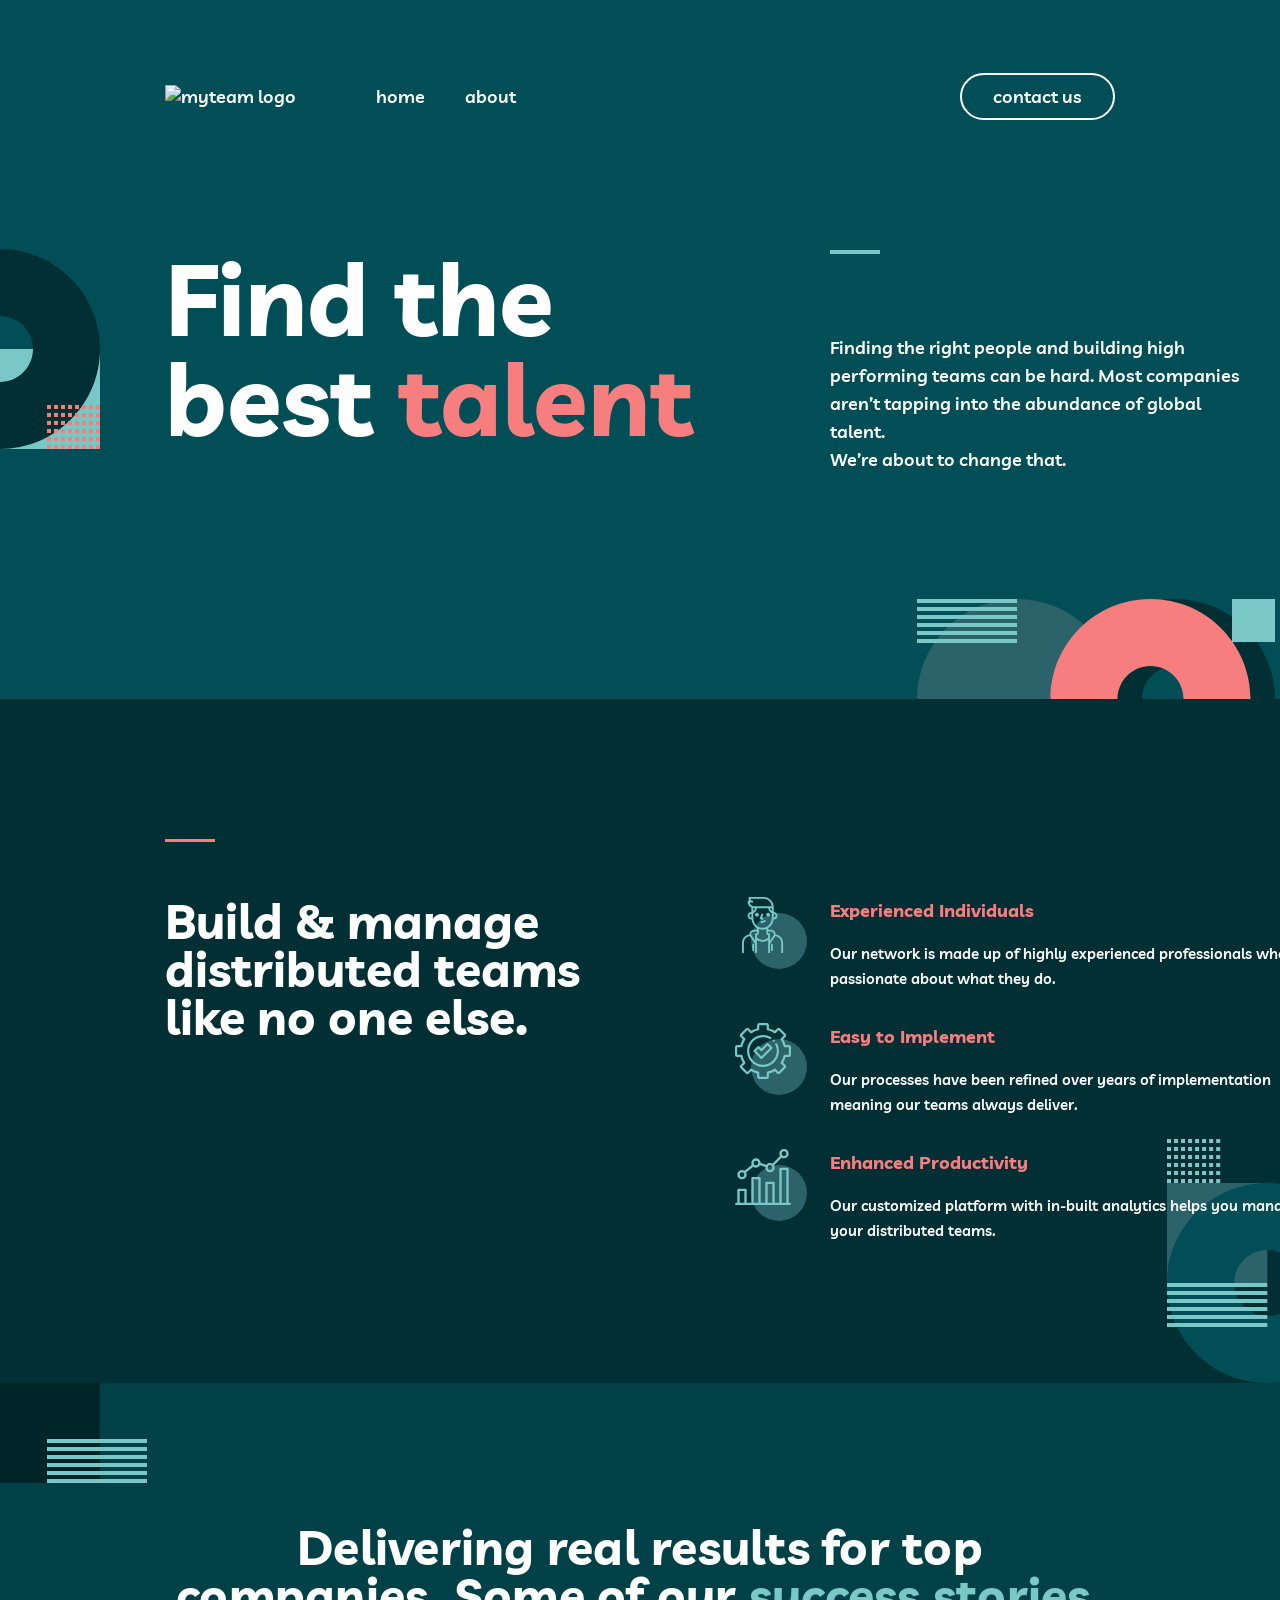
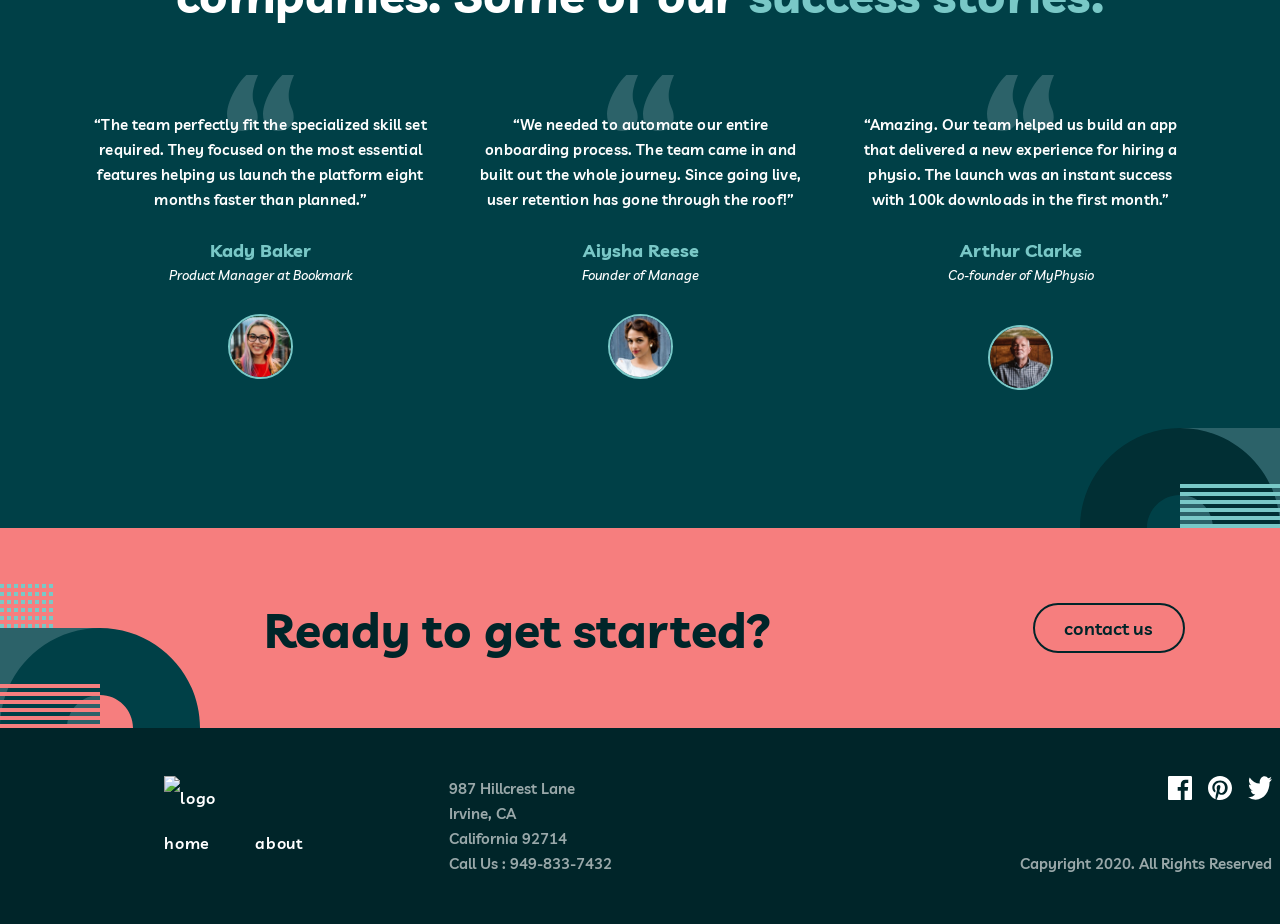
==== index.html @ 4c169979 "Added navigation mobile layout styling." ====
<!doctype html>
<html lang="en">

<head>
    <meta charset="UTF-8">
    <meta name="viewport" content="width=device-width, initial-scale=1.0">
    <title>Komanda 3.0</title>
    <link rel="preconnect" href="https://fonts.googleapis.com">
    <link rel="preconnect" href="https://fonts.gstatic.com" crossorigin>
    <link
        href="https://fonts.googleapis.com/css2?family=Livvic:ital,wght@0,100;0,200;0,300;0,400;0,500;0,600;0,700;0,900;1,100;1,200;1,300;1,400;1,500;1,600;1,700;1,900&display=swap"
        rel="stylesheet">
    <link rel="stylesheet" href="CSS/find-talent.css">
    <link rel="stylesheet" href="CSS/style.css">
    <link rel="stylesheet" href="CSS/navigation.css">
    <link rel="stylesheet" href="CSS/footer.css">
    <link rel="stylesheet" href="CSS/contact-us.css">
    <link rel="icon" href="assets/favicon/favicon-32x32.png">
    <link rel="stylesheet" href="CSS/b&m.css">
    <link rel="stylesheet" href="CSS/dss.css">
    <link rel="preconnect" href="https://fonts.googleapis.com">
</head>

<body>
    <header class="livvic-semibold">
        <!-- Navigation -->
        <a href="index.html">
            <img src="assets/logo/logo.svg" alt="myteam logo" class="logo">
        </a>

        <nav>
            <ul class="nav-link">
                <li><a href="index.html">home</a></li>
                <li><a href="PAGES/about.html">about</a></li>
            </ul>
            <button class="hamburger-icon" id="hamburgerBtn" popovertarget="sidebar" aria-label="Open menu">
                <img src="assets/icons/icon-hamburger.svg" alt="Hamburger menu icon">
            </button>

            <!-- #sidebar - for mobile device -->
            <div id="sidebar" class="sidebar" popover>
                <button class="close-icon" popovertarget="sidebar" popovertargetaction="hide" aria-label="Close menu">
                    <img src="assets/icons/icon-close.svg" alt="Close menu icon">
                </button>

                <ul class="sidebar-menu">
                    <li><a href="index.html">home</a></li>
                    <li><a href="PAGES/about.html">about</a></li>
                    <li><a class="cta" href="PAGES/contacts.html">contact us</a></li>
                </ul>

                <img src="assets/pattern/bg-pattern-about-1-mobile-nav-1.svg"
                    alt="Sidebar pattern mobile navigation icon" aria-hidden="true" class="sidebar-pattern">
            </div>
        </nav>

        <a class="cta desktop-cta" href="PAGES/contacts.html">contact us</a>
        <!-- Navigation -->
    </header>
    <h1></h1>

    <main>
        <!-- BestTalent -->
        <section class="bestTalent-sec">
            <div class="bestTalent">
                <div class="TalentLogo livvic-bold">
                    <h1>Find the <br> best <span>talent</span></h1>
                </div>
                <div class="main-text livvic-semibold">
                    <p>Finding the right people and building high <br class="desktop-break"> performing teams can be
                        hard. Most companies <br class="desktop-break">
                        aren’t
                        tapping into the abundance of global talent. <br class="desktop-break"> We’re about to change
                        that.</p>
                </div>
                <div class="pattern-1">
                    <img src="assets/pattern/bg-pattern-home-1.svg" alt="Home page pattern">
                </div>
                <div class="pattern-2">
                    <img src="assets/pattern/bg-pattern-home-2.svg" alt="Home page pattern">
                </div>
            </div>
        </section>
        <!-- b&m -->
        <section class="bm-sec">
            <div class="bm-con">
                <div class="bm-h2 livvic-bold">
                    <div class="bm-line"></div>
                    <h2>Build & manage distributed teams like no one else.</h2>
                </div>
                <div class="bm-cons">
                    <div class="bm-boxes bm-box-1">
                        <img src="assets/icons/icon-person.svg" alt="">
                        <div class="bm-text">
                            <h3 class="livvic-bold">Experienced Individuals</h3>
                            <p class="livvic-semibold">Our network is made up of highly experienced professionals
                                who
                                are passionate about what they do.</p>
                        </div>
                    </div>
                    <div class="bm-boxes bm-box-2">
                        <img src="assets/icons/icon-cog.svg" alt="">
                        <div class="bm-text">
                            <h3 class="livvic-bold">Easy to Implement</h3>
                            <p class="livvic-semibold">Our processes have been refined over years of implementation <br>
                                meaning our teams always deliver.</p>
                        </div>
                    </div>
                    <div class="bm-boxes bm-box-3">
                        <img src="assets/icons/icon-chart.svg" alt="">
                        <div class="bm-text">
                            <h3 class="livvic-bold">Enhanced Productivity</h3>
                            <p class="livvic-semibold">Our customized platform with in-built analytics helps you
                                manage
                                your distributed teams.</p>
                        </div>
                    </div>
                </div>
            </div>
        </section>
        <!-- b&m -->
        <!-- dss -->
        <section class="dss-con">
            <h2 class="dss-title livvic-bold">Delivering real results for top <br> companies. Some of our
                <span class="dss-blue">success stories.</span>
            </h2>
            <div class="dss-boxes">
                <div class="dss-boxp">
                    <div class="dss-box-p">
                        <p class="livvic-semibold"> “The team perfectly fit the specialized skill set required. They
                            focused on the most
                            essential
                            features helping us launch the platform eight months faster than planned.”</p>
                    </div>
                    <div>
                        <h3 class="dss-names dss-blue livvic-bold">Kady Baker</h3>
                        <p class="dss-desc livvic-medium"><i>Product Manager at Bookmark</i></p>
                    </div>
                    <img class="dss-img" src="assets/images/avatar-kady.jpg" alt="Kady Baker img">
                </div>

                <div class="dss-boxp">
                    <div class="dss-box-p">
                        <p class="livvic-semibold">“We needed to automate our entire onboarding process. The team came
                            in and built out the
                            whole
                            journey. Since going live, user retention has gone through the roof!”</p>
                    </div>
                    <div>
                        <h3 class="dss-names dss-blue livvic-bold">Aiysha Reese</h3>
                        <p class="dss-desc livvic-medium"><i>Founder of Manage</i></p>
                    </div>
                    <img class="dss-img" src="assets/images/avatar-aiysha.jpg" alt="Aiysha Reese img">

                </div>

                <div class="dss-boxp">
                    <div class="dss-box-p">
                        <p class="livvic-semibold">“Amazing. Our team helped us build an app that delivered a new
                            experience for hiring a
                            physio.
                            The
                            launch was an instant success with 100k downloads in the first month.”</p>
                    </div>
                    <div>
                        <h3 class="dss-names dss-blue livvic-bold">Arthur Clarke</h3>
                        <p class="dss-desc livvic-medium"><i>Co-founder of MyPhysio</i></p>
                    </div>
                    <img class="dss-img-spec" src="assets/images/avatar-arthur.jpg" alt="Arthur Clarke img">
                </div>
            </div>

        </section>
        <!-- dss -->

        <!-- contact us -->
        <section class="contactUsBox">
            <img src="assets/pattern/bg-pattern-home-6-about-5.svg" alt="">
            <div class="contactUsText">
                <p class="livvic-bold">Ready to get started?</p>
                <a class="livvic-semibold" href="PAGES/contacts.html">contact us</a>
            </div>
        </section>
        <!-- contact us -->
    </main>

    <footer class="livvic-semibold">
        <div class="footerMain">
            <div class="footerCol1">
                <div class="contactUsImg">
                    <img src="assets/logo/logo.svg" alt="logo">
                </div>
                <div class="footerCol1Links">
                    <a href="index.html">home</a>
                    <a href="PAGES/about.html">about</a>
                </div>
            </div>
            <div class="footerCol2">
                <p>987 Hillcrest Lane</p>
                <p>Irvine, CA</p>
                <p>California 92714</p>
                <p>Call Us : 949-833-7432</p>
            </div>
            <div class="footerCol3">
                <div class="footerIcons">
                    <img class="footerIcon" src="assets/icons/icon-facebook.svg" alt="icon-facebook">
                    <img class="footerIcon" src="assets/icons/icon-pinterest.svg" alt="icon-pinterest">
                    <img class="footerIcon" src="assets/icons/icon-twitter.svg" alt="icon-twitter">
                </div>
                <p>Capyright 2020. All Rights Reserved</p>
            </div>
        </div>
    </footer>
    <script src="../JS/script.js"></script>
</body>
---- CSS/find-talent.css ----
/* Scrum-5 */
@import url(style.css);


main {
    max-width: 1440px;
}

.bestTalent {
    background-color: var(--primary-midnight_green);
    height: 579px;
}

.TalentLogo h1 {
    color: var(--primary-white);
    font-size: 6.25rem;
}

.TalentLogo span {
    color: var(--primary-light_coral);
}

.main-text {
    color: var(--primary-white);
    position: absolute;
    left: 830px;
    font-size: 1.125rem;
    top: 334px;
    width: 427.83px;
    word-spacing: 0px;
    line-height: 28px;

}

.TalentLogo {
    position: relative;
    margin-left: 165px;
    top: 128px;
    line-height: 1;
    width: 1275px;
}

.main-text::before {
    content: "";
    position: absolute;
    top: -84px;
    left: 0;
    width: 50px;
    height: 4px;
    background-color: var(--secondary-rapture_blue);
}

.pattern-1 {
    position: relative;
    margin-left: -100px;
    bottom: 71px;
}

.pattern-2 {
    position: relative;
    margin-left: 917px;
    bottom: -75px;
}

.main-text {
    user-select: text !important;
    -webkit-user-select: text !important;
    pointer-events: auto !important;
    z-index: 9999;
}

.TalentLogo {
    user-select: text !important;
    -webkit-user-select: text !important;
    pointer-events: auto !important;
    z-index: 9999;
}

@media screen and (max-width: 375px) {
    .bestTalent {
        background-color: var(--primary-midnight_green);
        height: 422px;
    }

    .pattern-1 {
        display: none;
    }

    .TalentLogo h1 {
        color: var(--primary-white);
        font-size: 2.5rem;
    }

    .TalentLogo {
        position: relative;
        top: 5px;
        line-height: 1;
        width: 1275px;
        text-align: center;
        margin-left: -450px;
        padding: 10px;
    }

    .pattern-2 {
        position: relative;
        margin-left: -4px;
        top: 222px;
        left: 13px;
    }

    .pattern-2 img {
        height: 100px;
        width: 358px;

    }

    .main-text::before {
        display: none;
    }

    .main-text {
        position: absolute;
        margin-left: 0px;
        left: 50%;
        transform: translateX(-50%);
        top: 259px;
        width: 100%;
    }

    .main-text .desktop-break:nth-of-type(3) {
        display: none;
    }

    .main-text p {
        text-align: center;
        font-size: 15px;
        line-height: 28px;
        letter-spacing: 0px;
        word-spacing: 0px;
        width: 325px;
        margin: 0 auto;
    }

    .main-text br {
        display: none;
    }
}
---- CSS/style.css ----
/* Global reset */
* {
    margin: 0;
    padding: 0;
    box-sizing: border-box;
    -webkit-tap-highlight-color: transparent;
}

/* Colors */
:root {
    --primary-midnight_green: #014E56;
    --primary-light_coral: #F67E7E;
    --primary-white: #FFFFFF;
    --secondary-rapture_blue: #79C8C7;
    --secondary-police_blue: #2C6269;
    --secondary-deep_jungle_ocean: #004047;
    --secondary-sacramento_state_green: #012F34;
    --secondary-dark_green: #002529;
}
*{
    margin: 0;
    padding: 0;
    box-sizing: border-box;
    -webkit-tap-highlight-color: transparent;
}

/* Livic Font */
.livvic-thin {
    font-family: "Livvic", sans-serif;
    font-weight: 100;
    font-style: normal;
}

.livvic-extralight {
    font-family: "Livvic", sans-serif;
    font-weight: 200;
    font-style: normal;
}

.livvic-light {
    font-family: "Livvic", sans-serif;
    font-weight: 300;
    font-style: normal;
}

.livvic-regular {
    font-family: "Livvic", sans-serif;
    font-weight: 400;
    font-style: normal;
}

.livvic-medium {
    font-family: "Livvic", sans-serif;
    font-weight: 500;
    font-style: normal;
}

.livvic-semibold {
    font-family: "Livvic", sans-serif;
    font-weight: 600;
    font-style: normal;
}

.livvic-bold {
    font-family: "Livvic", sans-serif;
    font-weight: 700;
    font-style: normal;
}

.livvic-black {
    font-family: "Livvic", sans-serif;
    font-weight: 900;
    font-style: normal;
}

.livvic-thin-italic {
    font-family: "Livvic", sans-serif;
    font-weight: 100;
    font-style: italic;
}

.livvic-extralight-italic {
    font-family: "Livvic", sans-serif;
    font-weight: 200;
    font-style: italic;
}

.livvic-light-italic {
    font-family: "Livvic", sans-serif;
    font-weight: 300;
    font-style: italic;
}

.livvic-regular-italic {
    font-family: "Livvic", sans-serif;
    font-weight: 400;
    font-style: italic;
}

.livvic-medium-italic {
    font-family: "Livvic", sans-serif;
    font-weight: 500;
    font-style: italic;
}

.livvic-semibold-italic {
    font-family: "Livvic", sans-serif;
    font-weight: 600;
    font-style: italic;
}

.livvic-bold-italic {
    font-family: "Livvic", sans-serif;
    font-weight: 700;
    font-style: italic;
}

.livvic-black-italic {
    font-family: "Livvic", sans-serif;
    font-weight: 900;
    font-style: italic;
}
---- CSS/navigation.css ----
@import url(style.css);

/* NAVIGATION */
ul {
  list-style: none;
}

li,
a,
button {
  color: var(--primary-white);
  text-decoration: none;
  transition: 500ms ease;
}

li>a:hover {
  color: var(--primary-light_coral);
}

header {
  max-width: 1440px;
  padding: 4.563rem 10.313rem 0 10.313rem;
  display: flex;
  align-items: center;
  font-size: 1.125rem;
  background-color: var(--primary-midnight_green);
}

.logo {
  cursor: pointer;
  padding: 0 5rem 0 0;
}

.cta {
  display: inline-block;
  margin-left: auto;
  border: 2px solid var(--primary-white);
  border-radius: 3.125rem;
  padding: 10px 31px;
}

.cta:hover {
  background-color: var(--primary-white);
  color: var(--primary-midnight_green);
}

.desktop-cta.disabled {
  pointer-events: none;
  color: var(--secondary-sacramento_state_green);
  border: 2px solid var(--secondary-sacramento_state_green);
}

.nav-link li {
  display: inline-block;
  padding: 0 2.25rem 0 0;
}

/* Mobile hamburger - hide on DESKTOP, show up on MOBILE size device <=768px */

.hamburger-icon {
  display: none;
  background: none;
  border: none;
  padding: 0;
  cursor: pointer;
}

.hamburger-icon img {
  width: 20px;
  height: 17px;
}

.sidebar {
  position: fixed;
  top: 0;
  right: 0;
  left: auto;
  height: 667px;
  width: 255px;
  border: none;
  background-color: var(--secondary-police_blue);
  padding: 56px 24px 0 48px;
  overflow: hidden;

  transform: translateX(100%);
  transition: transform 400ms ease-in-out,
    overlay 400ms allow-discrete,
    display 400ms allow-discrete;
}

/* ===== OPEN SIDEBAR ===== */

.sidebar:popover-open {
  transform: translateX(0);
}

/* ===== OPEN-CLOSE ANIMATION ===== */

@starting-style {
  .sidebar:popover-open {
    transform: translateX(100%);
  }
}

.sidebar::backdrop {
  background: rgba(0, 0, 0, .5);
  opacity: 0;
  transition: opacity 400ms ease-in-out,
    overlay 400ms allow-discrete,
    display 400ms allow-discrete;
}

.sidebar:popover-open::backdrop {
  opacity: 1;
}

@starting-style {
  .sidebar:popover-open::backdrop {
    opacity: 0;
  }
}

/* ===== OPEN-CLOSE ANIMATION ===== */

.close-icon {
  display: block;
  margin: 0 0 40px auto;
  background: none;
  border: none;
  cursor: pointer;
  position: relative;
  z-index: 2;
}

.sidebar-menu {
  display: flex;
  flex-direction: column;
  gap: 31px;
  position: relative;
  z-index: 2;
}

.sidebar-menu .cta {
  margin-left: 0;
  width: 100%;
  text-align: center;
}

.sidebar-pattern {
  position: absolute;
  bottom: 0;
  right: -100px;
  z-index: 1;
  pointer-events: none;
}

/* TABLET */
@media screen and (max-width: 768px) {
  header {
    padding: 4.05rem 2.5rem 0 2.375rem;
  }

  .logo {
    width: 11rem;
    padding: 0 3rem 0 0;
  }
}
/* MOBILE */
@media screen and (max-width: 376px) {
  .sidebar {
    display: block;
  }

  header {
    padding: 48px 24px;
    justify-content: space-between;
  }

  .nav-link,
  .desktop-cta {
    display: none;
  }

  .hamburger-icon {
    display: inline-block;
  }
}
---- CSS/footer.css ----
@import url(style.css);

header,
main,
footer {
    max-width: 1440px;
}

/* Footer */
footer {
    background-color: var(--secondary-dark_green);
    height: 12.25rem;
    width: 100rem;
}

.footerMain {
    display: flex;
    padding: 3rem 10.25rem 0;
    height: 9rem;
    font-size: 0.938rem;
    line-height: 1.563rem;
}

/* Footer col 1 */
.footerCol1 {
    letter-spacing: 0.05rem;
    width: 10rem;
    font-size: 1rem;
    line-height: 2.8rem;
    color: var(--primary-white);
}

.footerCol1 a {
    margin: 1.563rem 0 0.438rem;
    color: var(--primary-white);
    text-decoration: none;
}

.footerCol1 a:first-child {
    padding-right: 2.5rem;
}

/* Footer col 2 */
.footerCol2 {
    padding: 0 0 0 7.813rem;
    color: var(--primary-white);
    opacity: 0.6;
}

/* Footer col 3 */
.footerCol3 {
    padding-left: 25.5rem;
    color: var(--primary-white);
}

.footerCol3 p {
    font-size: 0.94rem;
    opacity: 0.6;
    margin-top: 3.188rem;
}

.footerIcons {
    display: flex;
    justify-content: end;
}

.footerIcon {
    margin-left: 16px;
}

/* mobile (375px) */

@media only screen and (max-width: 375px) {
    footer {
        background-color: var(--secondary-dark_green);
        height: 27rem;
        width: 23.44rem;
    }

    .footerMain {
        display: flex;
        flex-direction: column;
        padding: 0;
        height: 9rem;
        font-size: 0.938rem;
        line-height: 1.563rem;
    }

    #footerLogo {
        width: 6rem;
        margin: 4.1rem .8rem 0 .8rem;
    }

    .contactUsImg {
        width: auto;
    }

    /* Footer col 1 */
    .footerCol1 {
        letter-spacing: 0rem;
        font-size: 0.92rem;
        line-height: 2.6rem;
        margin: auto;
        width: auto;
        color: var(--primary-white);
    }

    .footerCol1Links {
        width: auto;
    }

    .footerCol1 a {
        margin: 0;
        color: var(--primary-white);
        text-decoration: none;
    }

    .footerCol1 a:first-child {
        padding-left: 0.5rem;
        padding-right: 1.4rem;
    }

    /* Footer col 2 */
    .footerCol2 {
        text-align: center;
        padding: 1rem 0 0 0;
        color: var(--primary-white);
        opacity: 0.6;
    }

    /* Footer col 3 */
    .footerCol3 {
        padding: 2.5rem 0 0 0;
        color: var(--primary-white);
    }

    .footerCol3 p {
        font-size: 0.9rem;
        letter-spacing: 0.018rem;
        opacity: 0.6;
        margin: 1rem 0 0 3.8rem;
    }

    .footerIcons {
        display: flex;
        justify-content: center;
    }

    .footerIcons :last-child {
        height: 1.3rem;
    }

    .footerIcon {
        margin: 0rem 0.5rem;
    }

}
---- CSS/contact-us.css ----
@import url(style.css);

.contactUsBox {
    background-color: var(--primary-light_coral);
    height: 12.5rem;
    display: flex;
    width: 90rem;
}

.contactUsBox img {
    margin-top: auto;
    height: 9rem;
}

.contactUsText {
    display: flex;
    margin: 4.5rem 0 0 4rem;
    color: var(--secondary-dark_green);

}

.contactUsText p {
    font-size: 3rem;
}

.contactUsBox a {
    padding-left: 1.8rem;
    align-content: center;
    text-decoration: none;
    background-color: transparent;
    font-size: 1.1rem;
    border-radius: 64px;
    height: 3.09rem;
    width: 9.5rem;
    margin: 0.2rem 0 0 16.3rem;
    color: var(--secondary-dark_green);
    border: 2px solid var(--secondary-dark_green);
}

.contactUsBox a:hover {
    transition: 0.3s;
    cursor: pointer;
    background-color: var(--secondary-dark_green);
    color: var(--primary-white);
}


/* mobile (365px) */

@media only screen and (max-width: 375px) {

    .contactUsBox {
        background-color: var(--primary-light_coral);
        height: 18.8rem;
        display: flex;
        width: 23.44rem;
    }

    .contactUsBox img {
        margin: 11.17rem 0 0 0;
        height: 9.1rem;
    }

    .contactUsText {
        display: flex;
        letter-spacing: -0.01rem;
        line-height: 2rem;
        margin: 5.1rem 0 0 -8.45rem;
        color: var(--secondary-dark_green);

    }

    .contactUsText p {
        font-size: 2rem;
        text-align: center;
        width: 15rem;
    }

    .contactUsBox a {
        padding-left: 1.9rem;
        text-decoration: none;
        font-size: 1.15rem;
        border-radius: 64px;
        height: 3.09rem;
        width: 9.5rem;
        margin: 5.5rem 0 0 -12.25rem;
        color: var(--secondary-dark_green);
        border: 2px solid var(--secondary-dark_green);
    }

    .contactUsBox a:hover {
        transition: 0.3s;
        cursor: pointer;
        background-color: var(--secondary-dark_green);
        color: var(--primary-white);
    }

}
---- CSS/b&m.css ----
@import url(style.css);

main {
    max-width: 1440px;
}

.bm-sec {
    background-color: var(--secondary-sacramento_state_green);
    min-height: 684px;
    background-image: url(../assets/pattern/bg-pattern-home-3.svg);
    background-repeat: no-repeat;
    background-position: 108.09% 100%;
}

.bm-con {
    display: flex;
    padding-top: 9.75rem;
    padding-left: 10.3125rem;
    height: 404px;
    width: 1410px;
}

.bm-con h2,
.bm-con p {
    color: var(--primary-white);
}

.bm-con h3 {
    color: var(--primary-light_coral);
}

.bm-line {
    border-top: 3.5px solid var(--primary-light_coral);
    margin-top: -1rem;
    padding-bottom: 3.4375rem;
    width: 50px;
}

.bm-h2 {
    width: 445px;
    height: 202px;
    font-size: 32px;
    line-height: 48px;
}

.bm-cons {
    padding-left: 7.8125rem;
    height: 346px;
    width: 720px;
}

.bm-boxes {
    display: flex;
}

.bm-text {
    padding-left: 1.4375rem;
    padding-top: .125rem;
}

.bm-text h3 {
    padding-bottom: 1.1875rem;
    font-size: 18px;
}

.bm-text p {
    line-height: 25px;
    font-size: 15px;
}

.bm-box-1 {
    padding-top: 2.625rem;
}

.bm-box-2,
.bm-box-3 {
    padding-top: 2rem;
}

.bm-boxes img {
    height: 72px;
    width: 72px;
}

@media screen and (max-width: 768px) {
    .bm-sec {
        background-position: 117.58% 0%;
    }

    .bm-con {
        display: flex;
        flex-direction: column;
        padding-top: 7.25rem;
        padding-left: 6.1125rem;
        height: 710px;
        width: 768px;
    }

    .bm-cons {
        padding-left: 0rem;
        width: 570px;
    }

    .bm-line {
        padding-bottom: 32px;
    }

    .bm-h2 {
        height: 106px;
        font-size: 21.4px;
        line-height: 32px;
    }
}
---- CSS/dss.css ----
@import url(style.css);

.dss-con {
    min-height: 745px;
    text-align: center;
    background-color: var(--secondary-deep_jungle_ocean);
    color: var(--primary-white);
}

.dss-con {
    background-image: url(../assets/pattern/bg-pattern-home-4-about-3.svg), url(../assets/pattern/bg-pattern-home-5.svg);
    background-repeat: no-repeat;
    background-position: top left, bottom right;
}

.dss-title {
    width: 1060px;
    margin: auto;
    padding-top: 8.75rem;
    font-size: 47.5px;
    line-height: 3rem;
    letter-spacing: 0.0156rem;
}

.dss-boxes {
    display: flex;
    padding-top: 3.5rem;
    margin: auto;
    width: 1100px;
    justify-content: space-between;
    padding-left: .0625rem;
}

.dss-boxp {
    padding-top: 2.3125rem;
    background-image: url(../assets/icons/icon-quotes.svg);
    background-repeat: no-repeat;
    background-position: top center;
}

.dss-box-p {
    width: 339px;
    font-size: 14.6px;
    letter-spacing: 0.25px;
    word-spacing: -0.5px;
    line-height: 25px;
    padding-bottom: 1.6875rem;
}

.dss-names {
    font-size: 18px;
    padding-bottom: .3125rem;
}

.dss-desc {
    font-size: 13px;
}

.dss-blue {
    color: var(--secondary-rapture_blue);
}

.dss-img {
    margin-top: 1.9375rem;
    width: 65px;
    border-radius: 50px;
    border: 2px solid var(--secondary-rapture_blue);
}

.dss-img-spec {
    margin-top: 2.625rem;
    width: 65px;
    border-radius: 50px;
    border: 2px solid var(--secondary-rapture_blue);
}
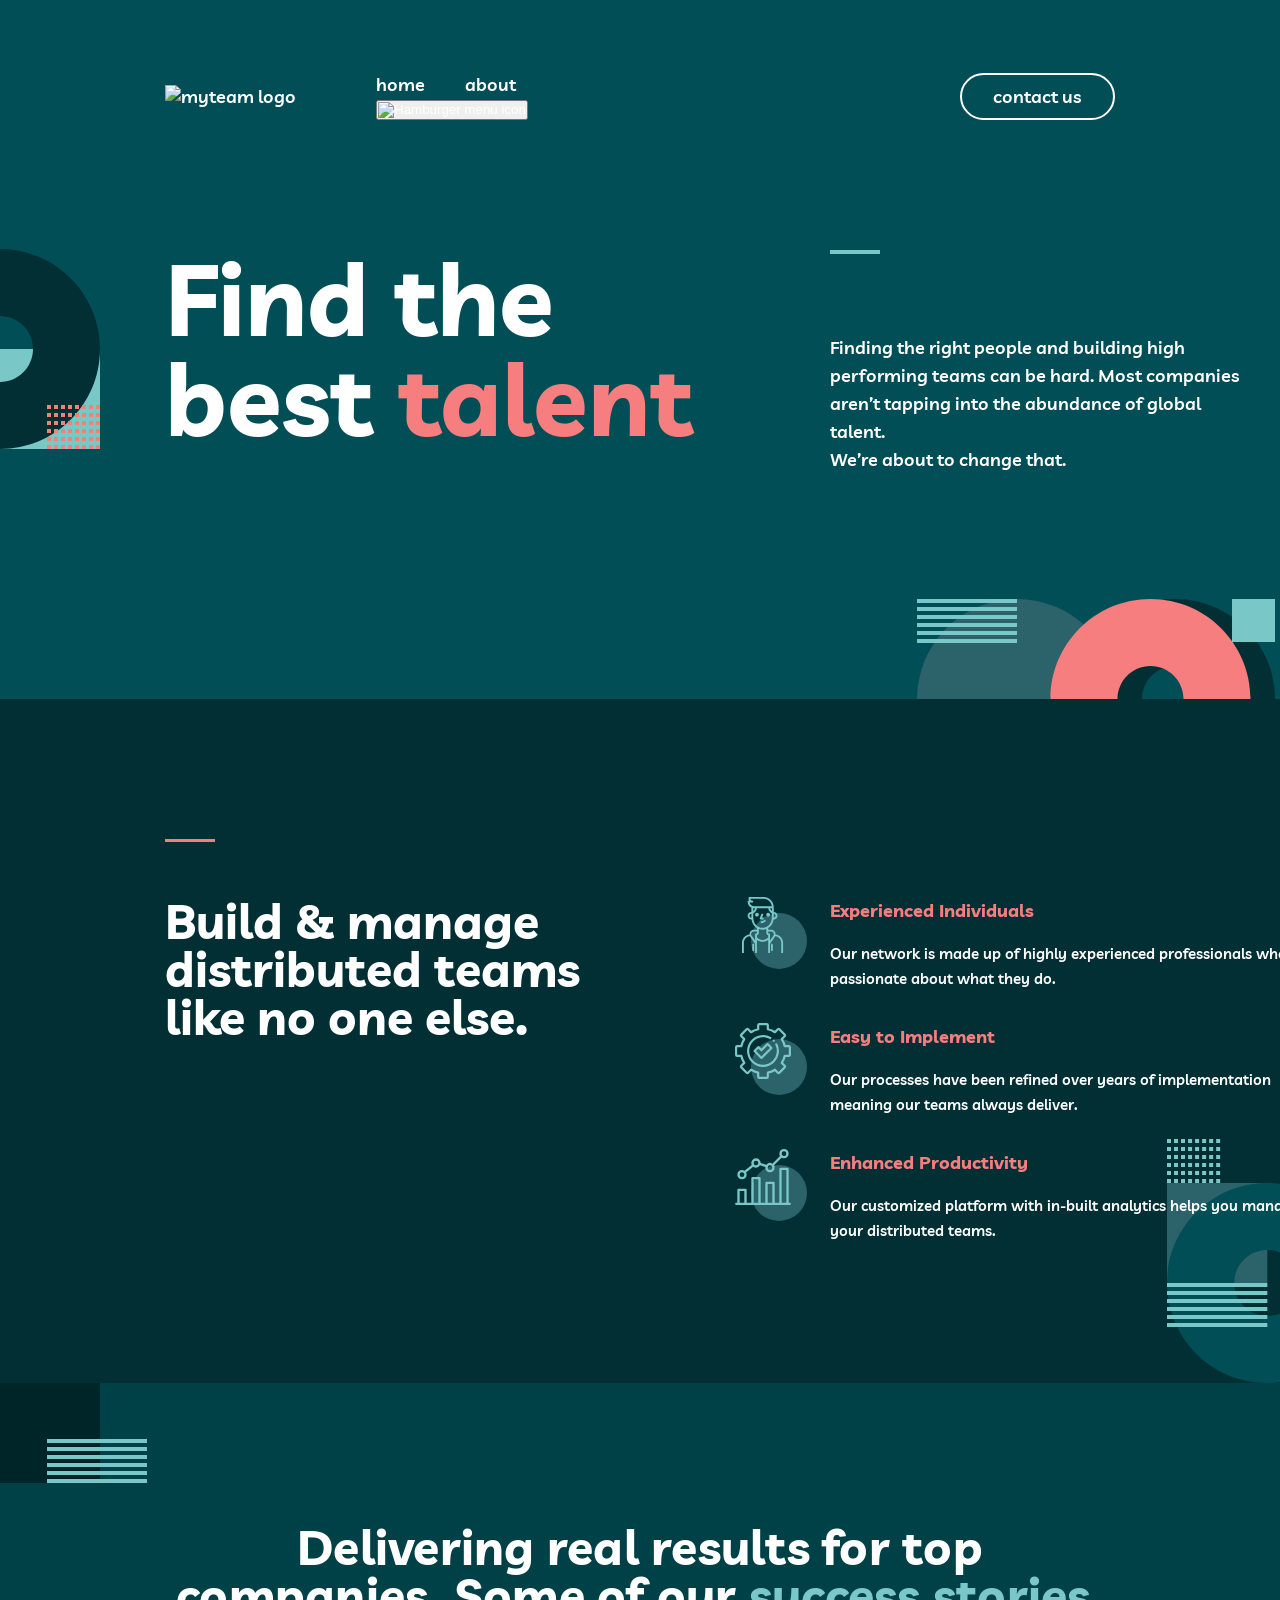
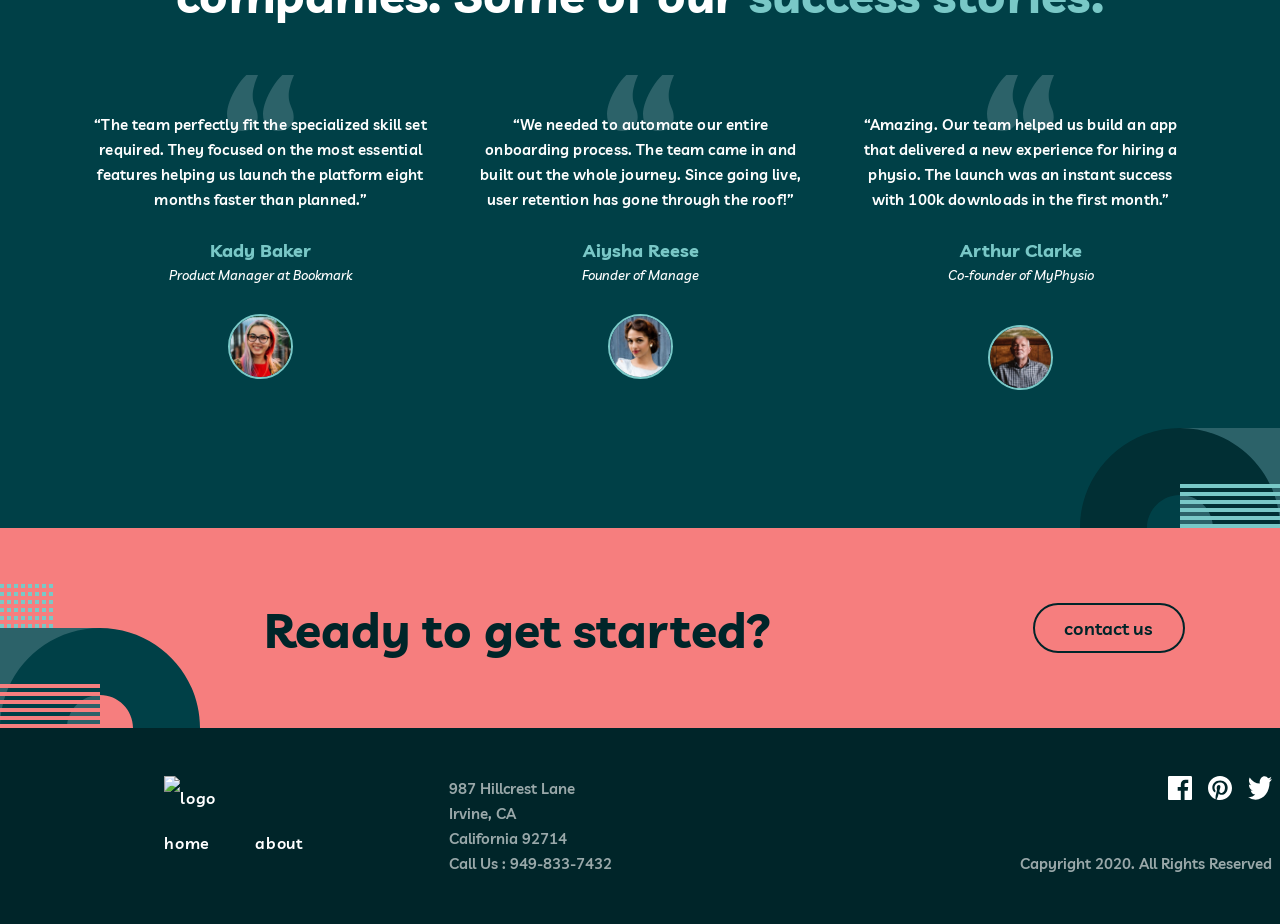
==== commit c719f5df: "Merge branch 'main' into TASK-2-SCRUM-36" ====
--- a/index.html
+++ b/index.html
@@ -188,7 +188,7 @@
         <div class="footerMain">
             <div class="footerCol1">
                 <div class="contactUsImg">
-                    <img src="assets/logo/logo.svg" alt="logo">
+                    <img id="footerLogo" src="assets/logo/logo.svg" alt="logo">
                 </div>
                 <div class="footerCol1Links">
                     <a href="index.html">home</a>
--- a/CSS/find-talent.css
+++ b/CSS/find-talent.css
@@ -79,7 +79,7 @@
 @media screen and (max-width: 375px) {
     .bestTalent {
         background-color: var(--primary-midnight_green);
-        height: 422px;
+        height: 26.375rem;
     }
 
     .pattern-1 {
@@ -93,24 +93,24 @@
 
     .TalentLogo {
         position: relative;
-        top: 5px;
+        top: 0.313rem;
         line-height: 1;
-        width: 1275px;
+        width: 79.688rem;
         text-align: center;
-        margin-left: -450px;
-        padding: 10px;
+        margin-left: -28.125rem;
+        padding: 0.625rem;
     }
 
     .pattern-2 {
         position: relative;
-        margin-left: -4px;
-        top: 222px;
-        left: 13px;
+        margin-left: -0.25rem;
+        top: 13.875rem;
+        left: 0.813rem;
     }
 
     .pattern-2 img {
-        height: 100px;
-        width: 358px;
+        height: 6.25rem;
+        width: 22.375rem;
 
     }
 
@@ -120,10 +120,10 @@
 
     .main-text {
         position: absolute;
-        margin-left: 0px;
+        margin-left: 0rem;
         left: 50%;
         transform: translateX(-50%);
-        top: 259px;
+        top: 16.188rem;
         width: 100%;
     }
 
@@ -133,11 +133,11 @@
 
     .main-text p {
         text-align: center;
-        font-size: 15px;
-        line-height: 28px;
-        letter-spacing: 0px;
-        word-spacing: 0px;
-        width: 325px;
+        font-size: 0.938rem;
+        line-height: 1.75rem;
+        letter-spacing: 0rem;
+        word-spacing: 0rem;
+        width: 20.313rem;
         margin: 0 auto;
     }
 
--- a/CSS/navigation.css
+++ b/CSS/navigation.css
@@ -55,106 +55,6 @@
   padding: 0 2.25rem 0 0;
 }
 
-/* Mobile hamburger - hide on DESKTOP, show up on MOBILE size device <=768px */
-
-.hamburger-icon {
-  display: none;
-  background: none;
-  border: none;
-  padding: 0;
-  cursor: pointer;
-}
-
-.hamburger-icon img {
-  width: 20px;
-  height: 17px;
-}
-
-.sidebar {
-  position: fixed;
-  top: 0;
-  right: 0;
-  left: auto;
-  height: 667px;
-  width: 255px;
-  border: none;
-  background-color: var(--secondary-police_blue);
-  padding: 56px 24px 0 48px;
-  overflow: hidden;
-
-  transform: translateX(100%);
-  transition: transform 400ms ease-in-out,
-    overlay 400ms allow-discrete,
-    display 400ms allow-discrete;
-}
-
-/* ===== OPEN SIDEBAR ===== */
-
-.sidebar:popover-open {
-  transform: translateX(0);
-}
-
-/* ===== OPEN-CLOSE ANIMATION ===== */
-
-@starting-style {
-  .sidebar:popover-open {
-    transform: translateX(100%);
-  }
-}
-
-.sidebar::backdrop {
-  background: rgba(0, 0, 0, .5);
-  opacity: 0;
-  transition: opacity 400ms ease-in-out,
-    overlay 400ms allow-discrete,
-    display 400ms allow-discrete;
-}
-
-.sidebar:popover-open::backdrop {
-  opacity: 1;
-}
-
-@starting-style {
-  .sidebar:popover-open::backdrop {
-    opacity: 0;
-  }
-}
-
-/* ===== OPEN-CLOSE ANIMATION ===== */
-
-.close-icon {
-  display: block;
-  margin: 0 0 40px auto;
-  background: none;
-  border: none;
-  cursor: pointer;
-  position: relative;
-  z-index: 2;
-}
-
-.sidebar-menu {
-  display: flex;
-  flex-direction: column;
-  gap: 31px;
-  position: relative;
-  z-index: 2;
-}
-
-.sidebar-menu .cta {
-  margin-left: 0;
-  width: 100%;
-  text-align: center;
-}
-
-.sidebar-pattern {
-  position: absolute;
-  bottom: 0;
-  right: -100px;
-  z-index: 1;
-  pointer-events: none;
-}
-
-/* TABLET */
 @media screen and (max-width: 768px) {
   header {
     padding: 4.05rem 2.5rem 0 2.375rem;
@@ -164,24 +64,4 @@
     width: 11rem;
     padding: 0 3rem 0 0;
   }
-}
-/* MOBILE */
-@media screen and (max-width: 376px) {
-  .sidebar {
-    display: block;
-  }
-
-  header {
-    padding: 48px 24px;
-    justify-content: space-between;
-  }
-
-  .nav-link,
-  .desktop-cta {
-    display: none;
-  }
-
-  .hamburger-icon {
-    display: inline-block;
-  }
 }
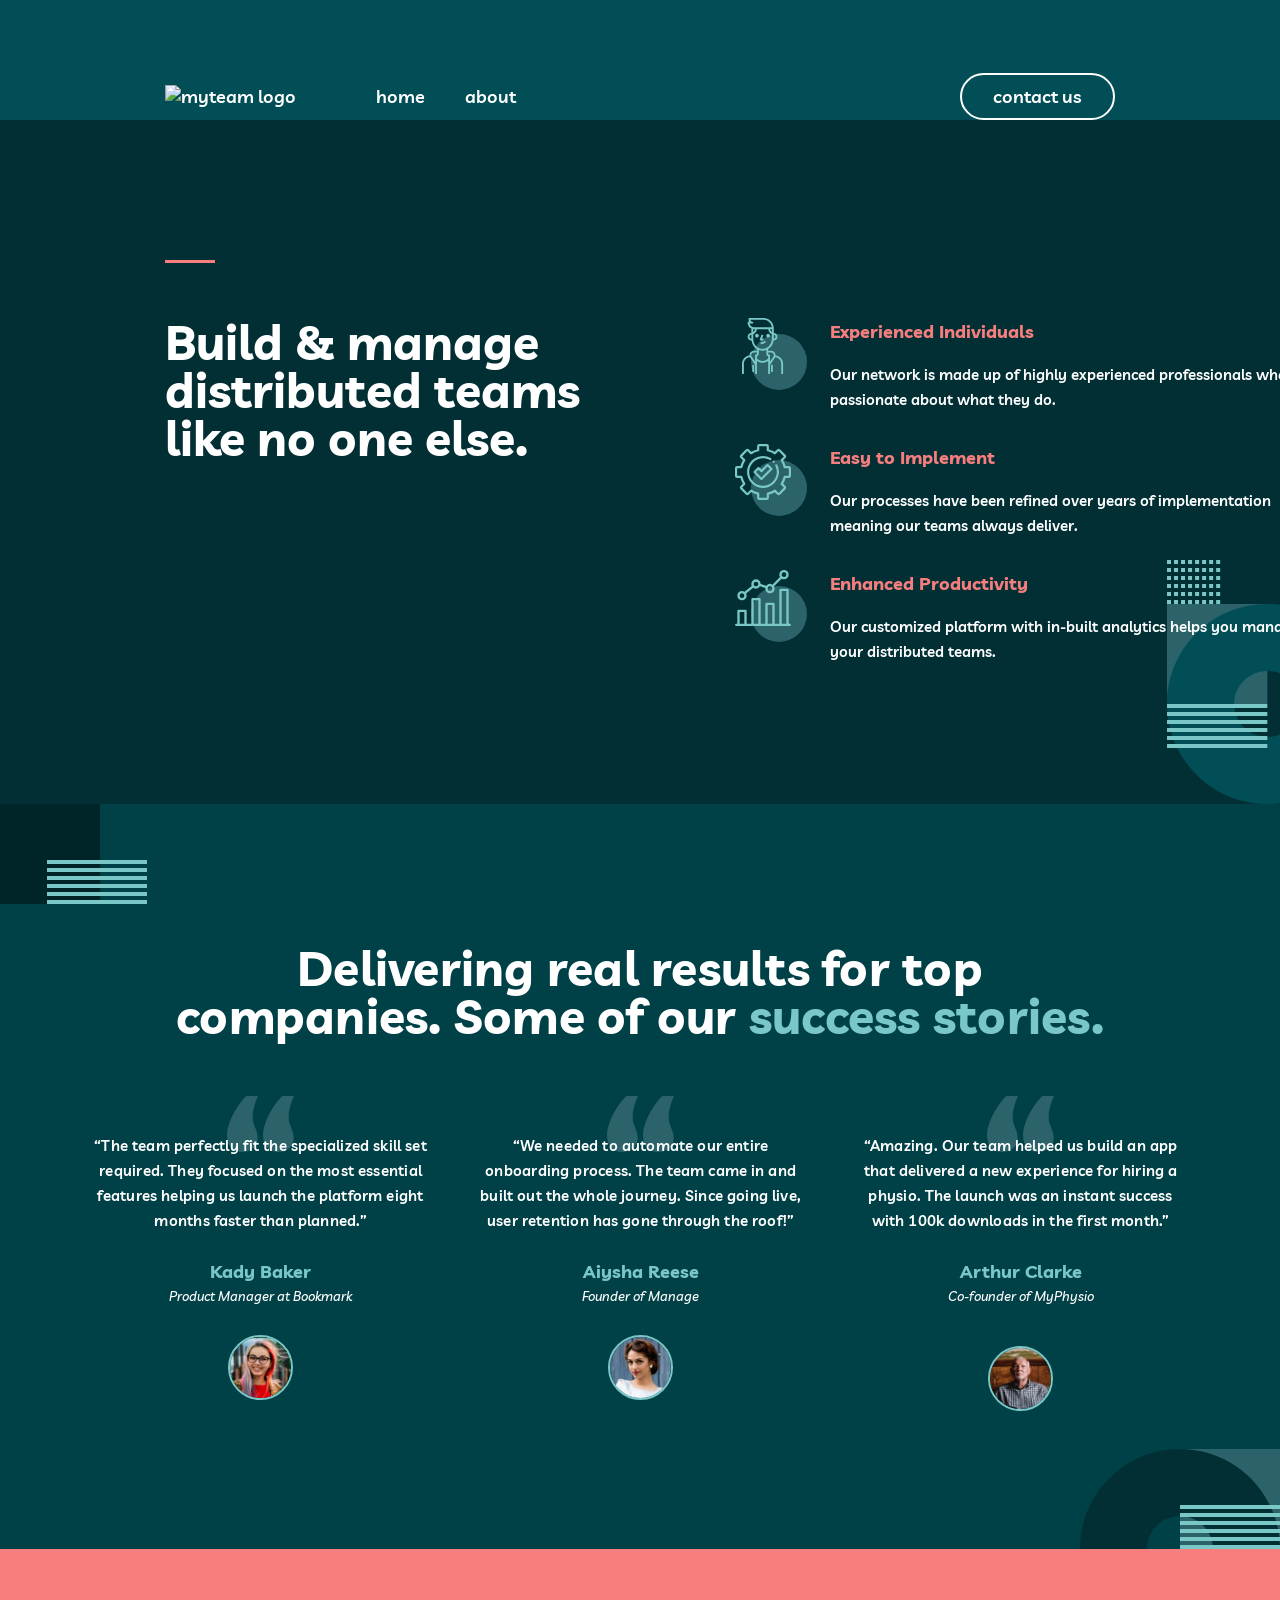
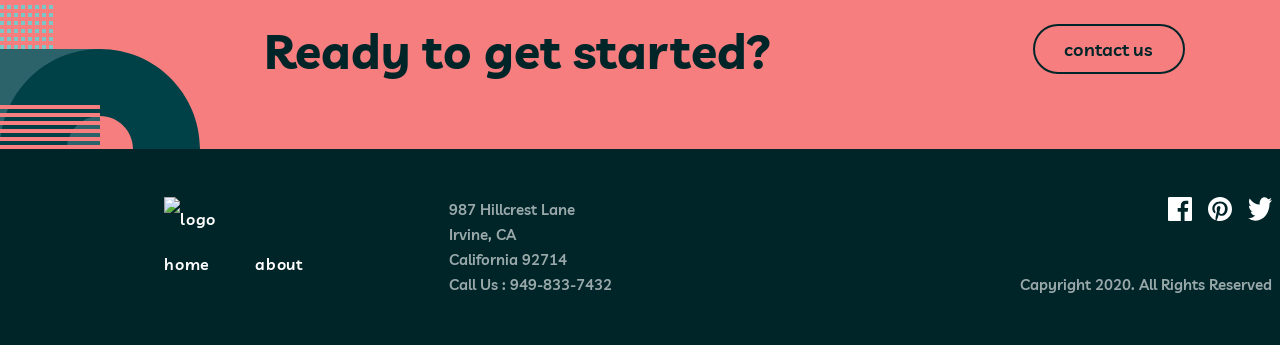
==== commit 4b242f2c: "Enhance mobile styles for .dss-con and .dss-title; adjust layout and spacing for better responsivene" ====
--- a/index.html
+++ b/index.html
@@ -10,7 +10,6 @@
     <link
         href="https://fonts.googleapis.com/css2?family=Livvic:ital,wght@0,100;0,200;0,300;0,400;0,500;0,600;0,700;0,900;1,100;1,200;1,300;1,400;1,500;1,600;1,700;1,900&display=swap"
         rel="stylesheet">
-    <link rel="stylesheet" href="CSS/find-talent.css">
     <link rel="stylesheet" href="CSS/style.css">
     <link rel="stylesheet" href="CSS/navigation.css">
     <link rel="stylesheet" href="CSS/footer.css">
@@ -33,25 +32,6 @@
                 <li><a href="index.html">home</a></li>
                 <li><a href="PAGES/about.html">about</a></li>
             </ul>
-            <button class="hamburger-icon" id="hamburgerBtn" popovertarget="sidebar" aria-label="Open menu">
-                <img src="assets/icons/icon-hamburger.svg" alt="Hamburger menu icon">
-            </button>
-
-            <!-- #sidebar - for mobile device -->
-            <div id="sidebar" class="sidebar" popover>
-                <button class="close-icon" popovertarget="sidebar" popovertargetaction="hide" aria-label="Close menu">
-                    <img src="assets/icons/icon-close.svg" alt="Close menu icon">
-                </button>
-
-                <ul class="sidebar-menu">
-                    <li><a href="index.html">home</a></li>
-                    <li><a href="PAGES/about.html">about</a></li>
-                    <li><a class="cta" href="PAGES/contacts.html">contact us</a></li>
-                </ul>
-
-                <img src="assets/pattern/bg-pattern-about-1-mobile-nav-1.svg"
-                    alt="Sidebar pattern mobile navigation icon" aria-hidden="true" class="sidebar-pattern">
-            </div>
         </nav>
 
         <a class="cta desktop-cta" href="PAGES/contacts.html">contact us</a>
@@ -60,27 +40,6 @@
     <h1></h1>
 
     <main>
-        <!-- BestTalent -->
-        <section class="bestTalent-sec">
-            <div class="bestTalent">
-                <div class="TalentLogo livvic-bold">
-                    <h1>Find the <br> best <span>talent</span></h1>
-                </div>
-                <div class="main-text livvic-semibold">
-                    <p>Finding the right people and building high <br class="desktop-break"> performing teams can be
-                        hard. Most companies <br class="desktop-break">
-                        aren’t
-                        tapping into the abundance of global talent. <br class="desktop-break"> We’re about to change
-                        that.</p>
-                </div>
-                <div class="pattern-1">
-                    <img src="assets/pattern/bg-pattern-home-1.svg" alt="Home page pattern">
-                </div>
-                <div class="pattern-2">
-                    <img src="assets/pattern/bg-pattern-home-2.svg" alt="Home page pattern">
-                </div>
-            </div>
-        </section>
         <!-- b&m -->
         <section class="bm-sec">
             <div class="bm-con">
@@ -121,7 +80,7 @@
         <!-- b&m -->
         <!-- dss -->
         <section class="dss-con">
-            <h2 class="dss-title livvic-bold">Delivering real results for top <br> companies. Some of our
+            <h2 class="dss-title livvic-bold">Delivering real results for top <br> <span class="dss-t-c">companies. Some of our</span> 
                 <span class="dss-blue">success stories.</span>
             </h2>
             <div class="dss-boxes">
@@ -188,7 +147,7 @@
         <div class="footerMain">
             <div class="footerCol1">
                 <div class="contactUsImg">
-                    <img id="footerLogo" src="assets/logo/logo.svg" alt="logo">
+                    <img src="assets/logo/logo.svg" alt="logo">
                 </div>
                 <div class="footerCol1Links">
                     <a href="index.html">home</a>
@@ -211,5 +170,4 @@
             </div>
         </div>
     </footer>
-    <script src="../JS/script.js"></script>
 </body>
--- a/CSS/dss.css
+++ b/CSS/dss.css
@@ -72,4 +72,55 @@
     width: 65px;
     border-radius: 50px;
     border: 2px solid var(--secondary-rapture_blue);
+}
+@media screen and (max-width: 768px) {
+.dss-con {
+    min-height: 1199px;
+    text-align: center;
+    background-color: var(--secondary-deep_jungle_ocean);
+    color: var(--primary-white);
+}
+.dss-title {
+    width: 480px;
+    padding-top: 6.25rem;
+    font-size: 31.5px;
+    line-height: 32px;
+    letter-spacing: 0.3px;
+    word-spacing: 0px;
+    padding-left: 0rem;
+}
+.dss-t-c {
+    margin-left: -0.5rem;
+}
+.dss-boxp {
+    padding-top: 2.3125rem;
+    background-image: url(../assets/icons/icon-quotes.svg);
+    background-repeat: no-repeat;
+    background-position: top center;
+}
+.dss-boxes {
+    display: flex;
+    flex-direction: column;
+    padding-top: 3rem;
+    margin: auto;
+    width: 565px;
+    justify-content: space-between;
+    padding-left: .0625rem;
+}
+.dss-box-p {
+    width: 565px;
+    height: 88px;
+    font-size: 14.6px;
+    letter-spacing: 0.25px;
+    word-spacing: -0.4px;
+    line-height: 24.5px;
+    padding-bottom: 10px;
+}
+.dss-img {
+    margin-top: 20px;
+    width: 65px;
+    border-radius: 50px;
+    border: 2px solid var(--secondary-rapture_blue);
+    margin-bottom: 20px;
+}
 }
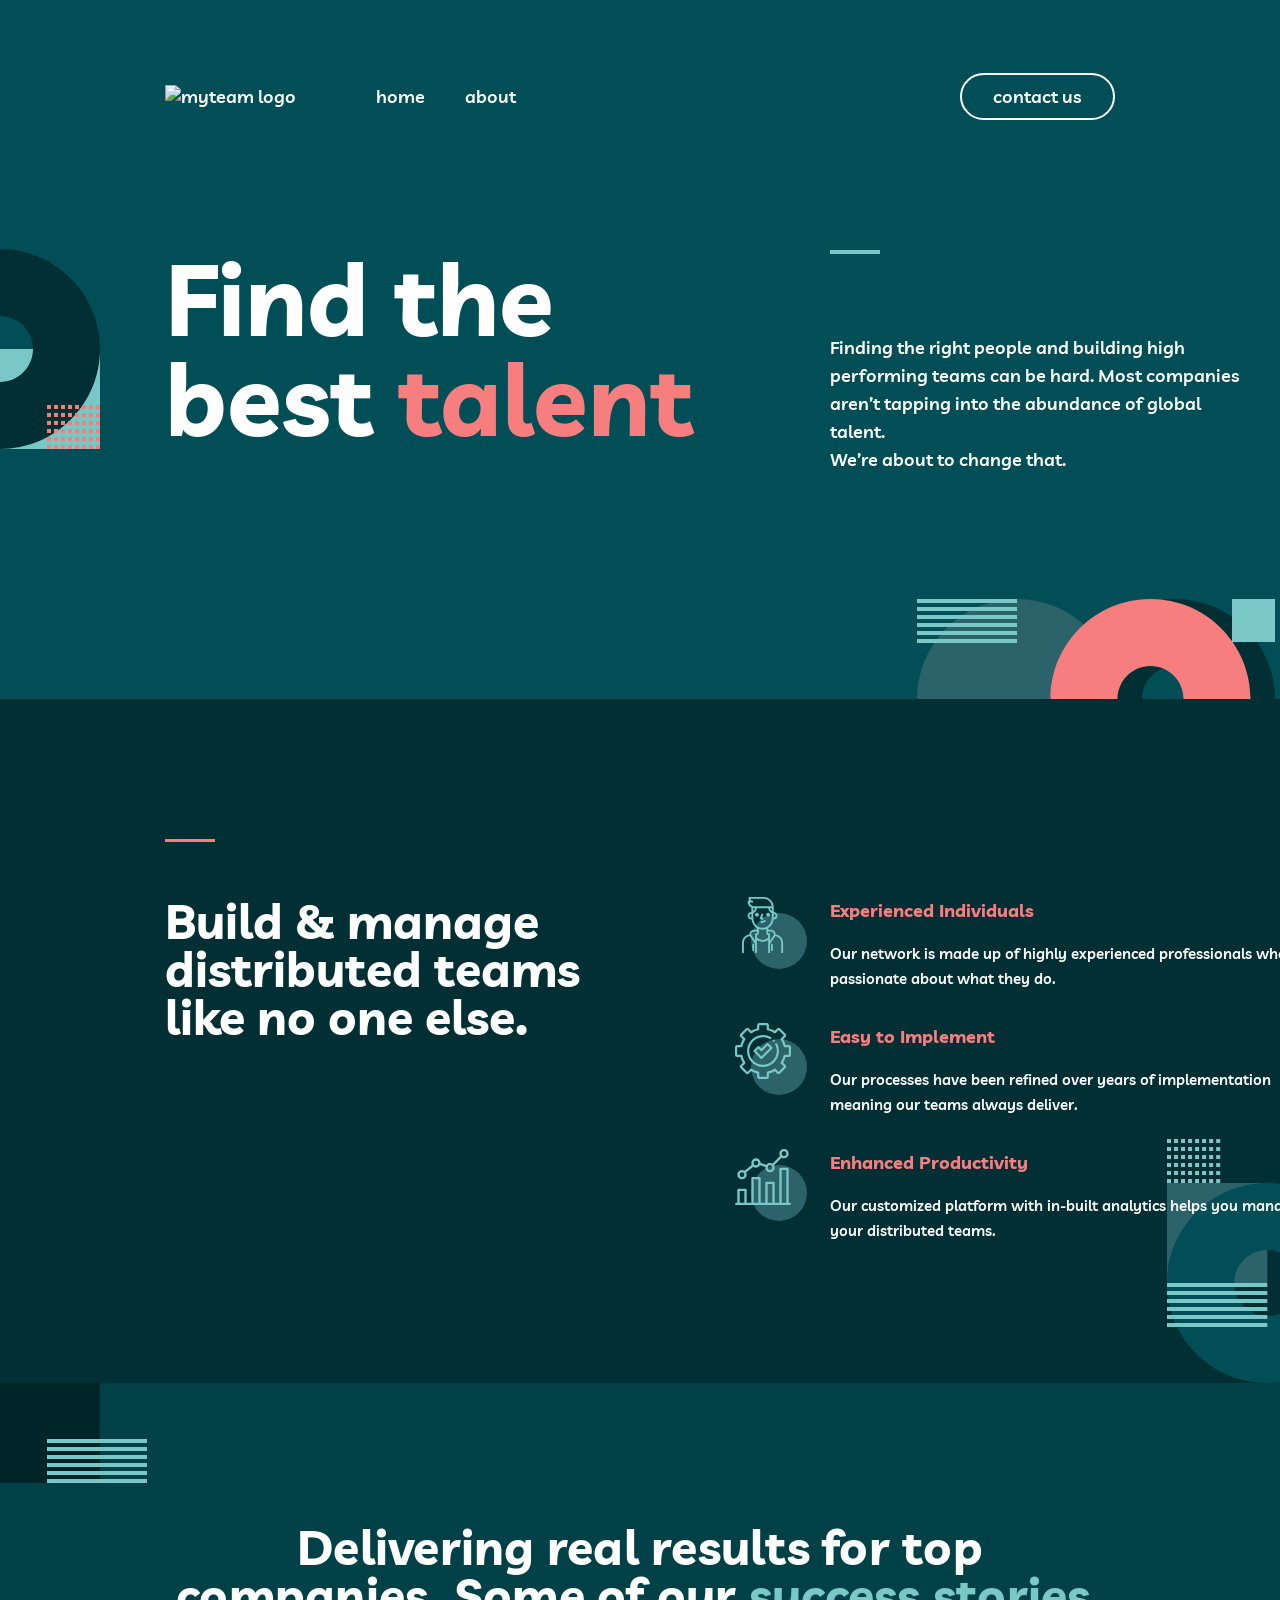
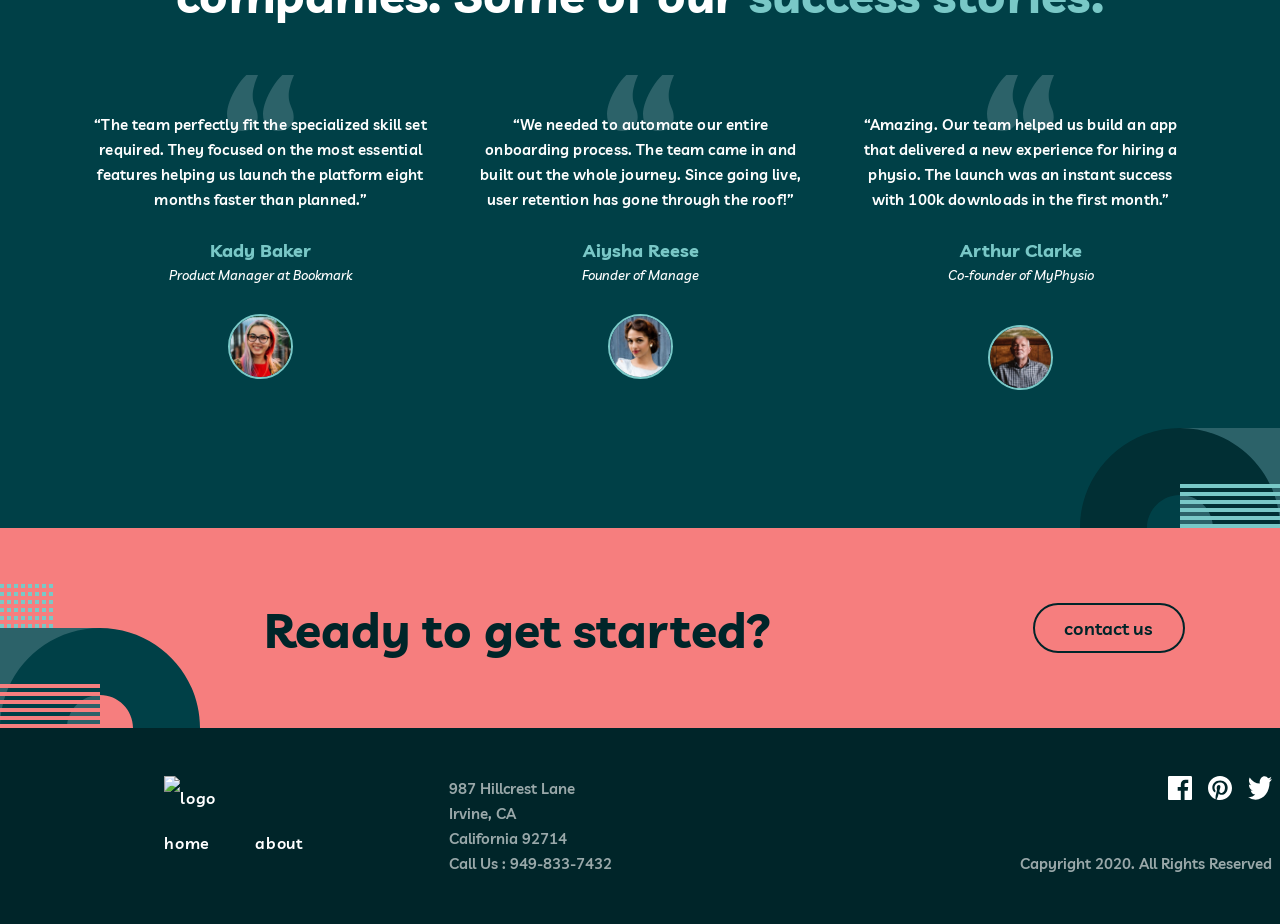
==== commit 4a8b5658: "Merge branch 'main' into TASK-2-SCRUM-56" ====
--- a/index.html
+++ b/index.html
@@ -10,6 +10,7 @@
     <link
         href="https://fonts.googleapis.com/css2?family=Livvic:ital,wght@0,100;0,200;0,300;0,400;0,500;0,600;0,700;0,900;1,100;1,200;1,300;1,400;1,500;1,600;1,700;1,900&display=swap"
         rel="stylesheet">
+        <link rel="stylesheet" href="CSS/find-talent.css">
     <link rel="stylesheet" href="CSS/style.css">
     <link rel="stylesheet" href="CSS/navigation.css">
     <link rel="stylesheet" href="CSS/footer.css">
@@ -40,6 +41,25 @@
     <h1></h1>
 
     <main>
+        <!-- BestTalent -->
+        <section class="bestTalent-sec">
+            <div class="bestTalent">
+                <div class="TalentLogo livvic-bold">
+                    <h1>Find the <br> best <span>talent</span></h1>
+                </div>
+                <div class="main-text livvic-semibold">
+                    <p>Finding the right people and building high <br class="desktop-break"> performing teams can be hard. Most companies <br class="desktop-break">
+                        aren’t
+                        tapping into the abundance of global talent. <br class="desktop-break"> We’re about to change that.</p>
+                </div>
+                <div class="pattern-1">
+                    <img src="assets/pattern/bg-pattern-home-1.svg" alt="Home page pattern">
+                </div>
+                <div class="pattern-2">
+                    <img  src="assets/pattern/bg-pattern-home-2.svg" alt="Home page pattern">
+                </div>
+            </div>
+        </section>
         <!-- b&m -->
         <section class="bm-sec">
             <div class="bm-con">
@@ -80,7 +100,8 @@
         <!-- b&m -->
         <!-- dss -->
         <section class="dss-con">
-            <h2 class="dss-title livvic-bold">Delivering real results for top <br> <span class="dss-t-c">companies. Some of our</span> 
+            <h2 class="dss-title livvic-bold">Delivering real results for top <br> <span class="dss-t-c">companies. Some
+                    of our</span>
                 <span class="dss-blue">success stories.</span>
             </h2>
             <div class="dss-boxes">
@@ -147,7 +168,7 @@
         <div class="footerMain">
             <div class="footerCol1">
                 <div class="contactUsImg">
-                    <img src="assets/logo/logo.svg" alt="logo">
+                    <img id="footerLogo" src="assets/logo/logo.svg" alt="logo">
                 </div>
                 <div class="footerCol1Links">
                     <a href="index.html">home</a>
--- a/CSS/find-talent.css
+++ b/CSS/find-talent.css
@@ -0,0 +1,147 @@
+/* Scrum-5 */
+@import url(style.css);
+
+
+main {
+    max-width: 1440px;
+}
+
+.bestTalent {
+    background-color: var(--primary-midnight_green);
+    height: 579px;
+}
+
+.TalentLogo h1 {
+    color: var(--primary-white);
+    font-size: 6.25rem;
+}
+
+.TalentLogo span {
+    color: var(--primary-light_coral);
+}
+
+.main-text {
+    color: var(--primary-white);
+    position: absolute;
+    left: 830px;
+    font-size: 1.125rem;
+    top: 334px;
+    width: 427.83px;
+    word-spacing: 0px;
+    line-height: 28px;
+
+}
+
+.TalentLogo {
+    position: relative;
+    margin-left: 165px;
+    top: 128px;
+    line-height: 1;
+    width: 1275px;
+}
+
+.main-text::before {
+    content: "";
+    position: absolute;
+    top: -84px;
+    left: 0;
+    width: 50px;
+    height: 4px;
+    background-color: var(--secondary-rapture_blue);
+}
+
+.pattern-1 {
+    position: relative;
+    margin-left: -100px;
+    bottom: 71px;
+}
+
+.pattern-2 {
+    position: relative;
+    margin-left: 917px;
+    bottom: -75px;
+}
+
+.main-text {
+    user-select: text !important;
+    -webkit-user-select: text !important;
+    pointer-events: auto !important;
+    z-index: 9999;
+}
+
+.TalentLogo {
+    user-select: text !important;
+    -webkit-user-select: text !important;
+    pointer-events: auto !important;
+    z-index: 9999;
+}
+
+@media screen and (max-width: 375px) {
+    .bestTalent {
+        background-color: var(--primary-midnight_green);
+        height: 26.375rem;
+    }
+
+    .pattern-1 {
+        display: none;
+    }
+
+    .TalentLogo h1 {
+        color: var(--primary-white);
+        font-size: 2.5rem;
+    }
+
+    .TalentLogo {
+        position: relative;
+        top: 0.313rem;
+        line-height: 1;
+        width: 79.688rem;
+        text-align: center;
+        margin-left: -28.125rem;
+        padding: 0.625rem;
+    }
+
+    .pattern-2 {
+        position: relative;
+        margin-left: -0.25rem;
+        top: 13.875rem;
+        left: 0.813rem;
+    }
+
+    .pattern-2 img {
+        height: 6.25rem;
+        width: 22.375rem;
+
+    }
+
+    .main-text::before {
+        display: none;
+    }
+
+    .main-text {
+        position: absolute;
+        margin-left: 0rem;
+        left: 50%;
+        transform: translateX(-50%);
+        top: 16.188rem;
+        width: 100%;
+    }
+
+    .main-text .desktop-break:nth-of-type(3) {
+        display: none;
+    }
+
+    .main-text p {
+        text-align: center;
+        font-size: 0.938rem;
+        line-height: 1.75rem;
+        letter-spacing: 0rem;
+        word-spacing: 0rem;
+        width: 20.313rem;
+        margin: 0 auto;
+    }
+
+    .main-text br {
+        display: none;
+    }
+}
--- a/CSS/dss.css
+++ b/CSS/dss.css
@@ -73,54 +73,39 @@
     border-radius: 50px;
     border: 2px solid var(--secondary-rapture_blue);
 }
+
 @media screen and (max-width: 768px) {
-.dss-con {
-    min-height: 1199px;
-    text-align: center;
-    background-color: var(--secondary-deep_jungle_ocean);
-    color: var(--primary-white);
-}
-.dss-title {
-    width: 480px;
-    padding-top: 6.25rem;
-    font-size: 31.5px;
-    line-height: 32px;
-    letter-spacing: 0.3px;
-    word-spacing: 0px;
-    padding-left: 0rem;
-}
-.dss-t-c {
-    margin-left: -0.5rem;
-}
-.dss-boxp {
-    padding-top: 2.3125rem;
-    background-image: url(../assets/icons/icon-quotes.svg);
-    background-repeat: no-repeat;
-    background-position: top center;
-}
-.dss-boxes {
-    display: flex;
-    flex-direction: column;
-    padding-top: 3rem;
-    margin: auto;
-    width: 565px;
-    justify-content: space-between;
-    padding-left: .0625rem;
-}
-.dss-box-p {
-    width: 565px;
-    height: 88px;
-    font-size: 14.6px;
-    letter-spacing: 0.25px;
-    word-spacing: -0.4px;
-    line-height: 24.5px;
-    padding-bottom: 10px;
-}
-.dss-img {
-    margin-top: 20px;
-    width: 65px;
-    border-radius: 50px;
-    border: 2px solid var(--secondary-rapture_blue);
-    margin-bottom: 20px;
-}
+    .dss-con {
+        min-height: 1199px;
+    }
+
+    .dss-title {
+        width: 480px;
+        padding-top: 6.25rem;
+        font-size: 31.5px;
+        line-height: 32px;
+    }
+
+    .dss-t-c {
+        margin-left: -0.5rem;
+    }
+
+    .dss-boxes {
+        flex-direction: column;
+        padding-top: 3rem;
+        width: 565px;
+        padding-left: 0px;
+    }
+
+    .dss-box-p {
+        width: 567px;
+        height: 88px;
+        padding-bottom: 93px;
+    }
+
+    .dss-img,
+    .dss-img-spec {
+        margin-top: 15px;
+        margin-bottom: 43px;
+    }
 }
